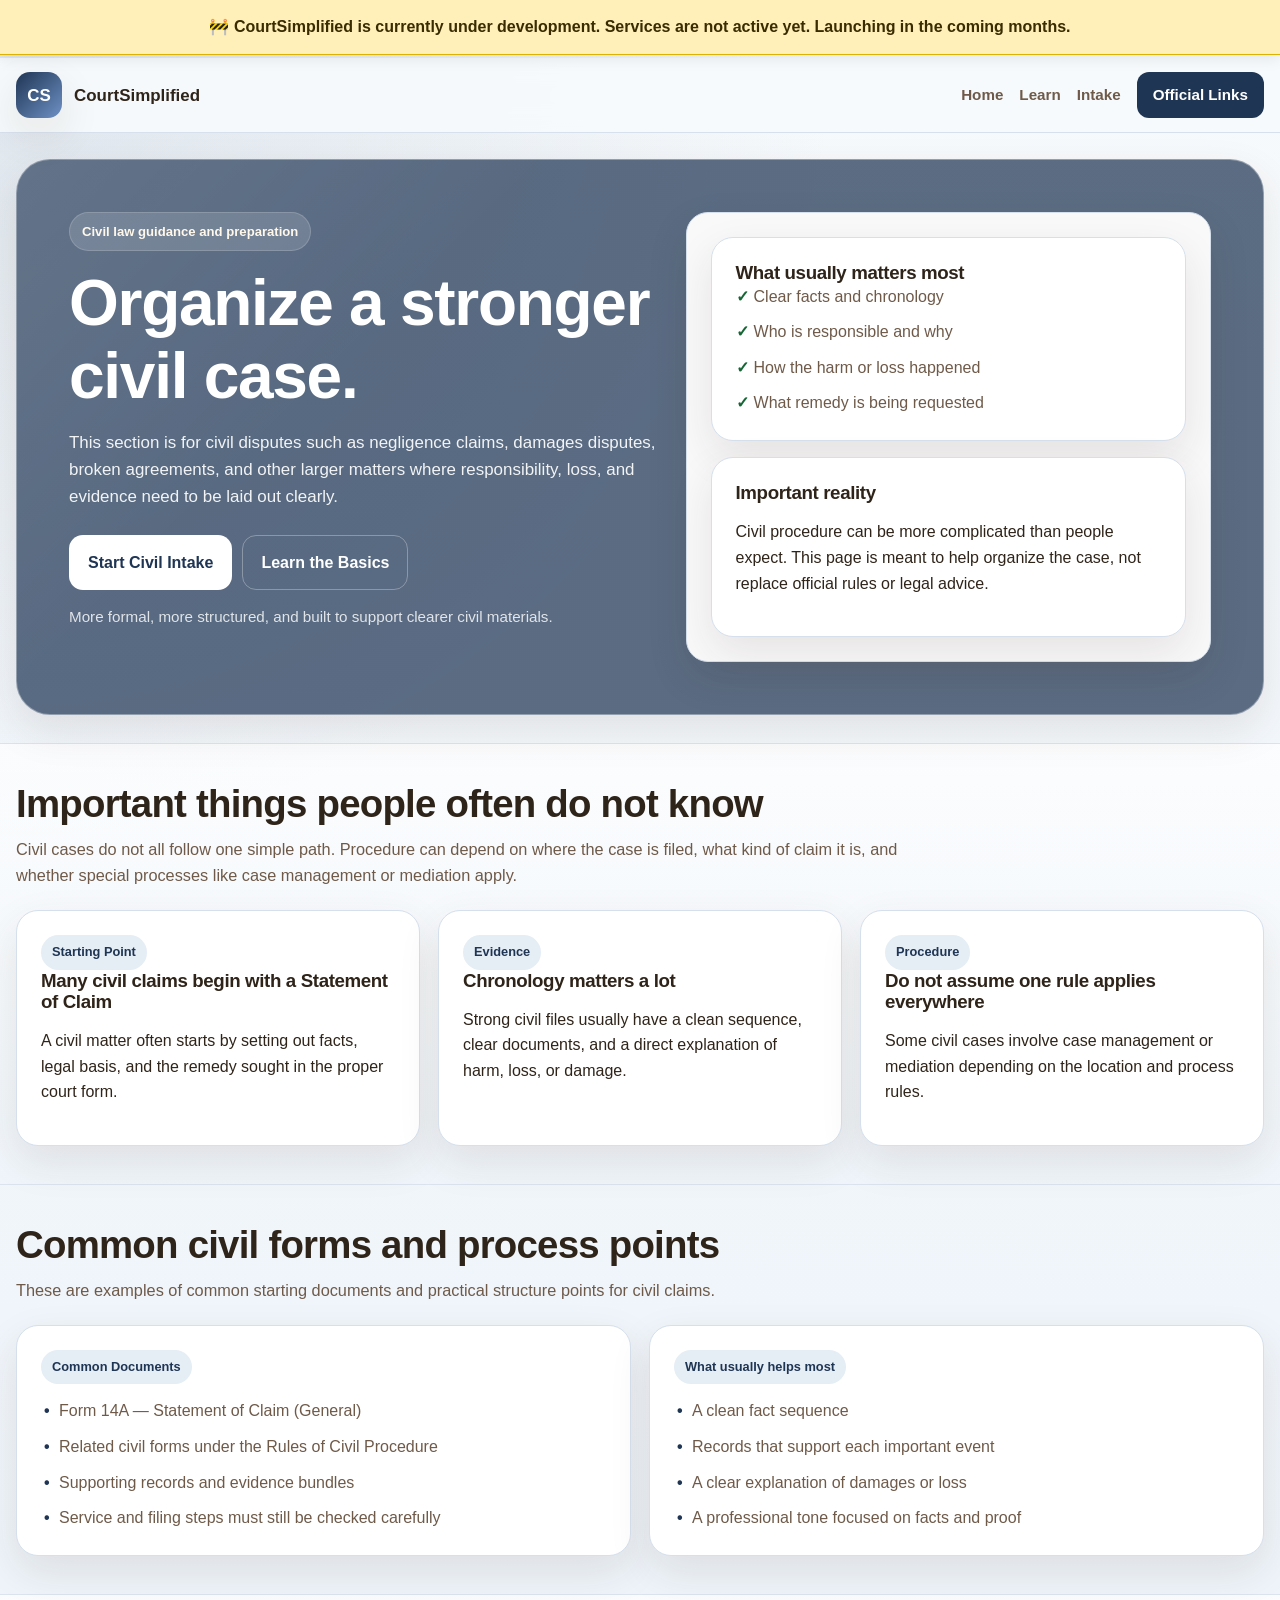
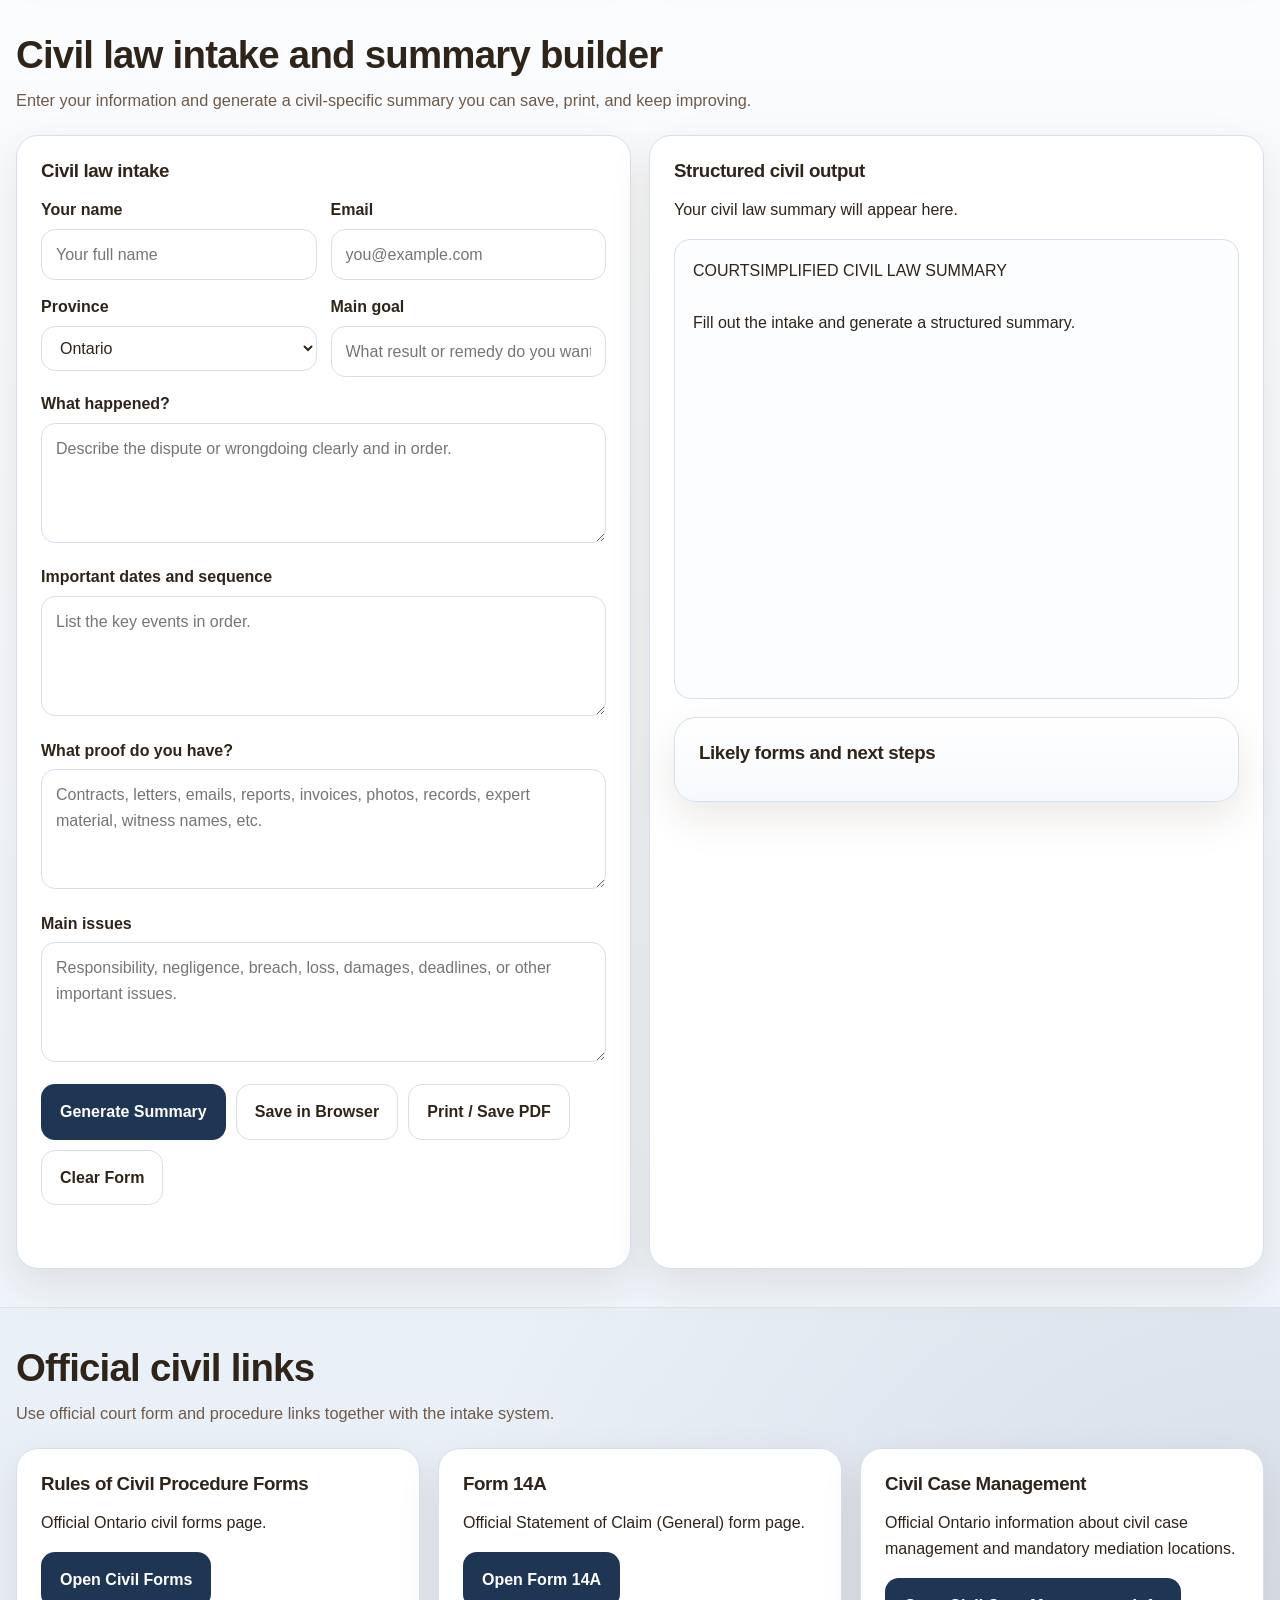
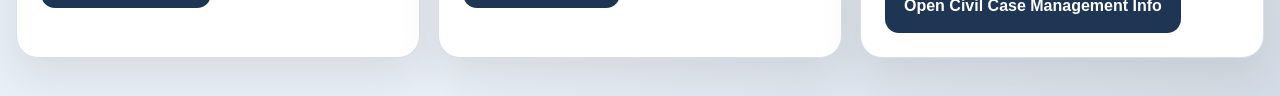
==== civil.html @ a31863ad "Add civil.html for Civil Law guidance page This file contains the complete HTML structure for the Ci" ====
<!DOCTYPE html>
<html lang="en">
<head>
  <meta charset="UTF-8" />
  <meta name="viewport" content="width=device-width, initial-scale=1.0" />
  <title>Civil Law | CourtSimplified</title>
  <meta
    name="description"
    content="Civil law guidance, forms, procedure notes, and a civil-specific intake and summary builder."
  />
  <link rel="stylesheet" href="styles.css" />
</head>
<body class="civil-theme" data-page-type="civil">
  <div class="dev-banner">
    🚧 CourtSimplified is currently under development. Services are not active yet. Launching in the coming months.
  </div>
  <div class="banner-spacer"></div>

  <header class="topbar">
    <div class="container topbar-inner">
      <a href="index.html" class="brand">
        <span class="brand-mark">CS</span>
        <span>CourtSimplified</span>
      </a>
      <nav class="nav">
        <a href="index.html">Home</a>
        <a href="#learn">Learn</a>
        <a href="#tool">Intake</a>
        <a href="#links" class="nav-cta">Official Links</a>
      </nav>
    </div>
  </header>

  <main>
    <section class="hero">
      <div class="container hero-shell civil-hero">
        <div class="hero-grid">
          <div class="hero-copy">
            <div class="eyebrow">Civil law guidance and preparation</div>
            <h1>Organize a stronger civil case.</h1>
            <p class="lead">
              This section is for civil disputes such as negligence claims, damages disputes, broken agreements, and other larger matters where responsibility, loss, and evidence need to be laid out clearly.
            </p>
            <div class="hero-actions">
              <a href="#tool" class="btn btn-primary">Start Civil Intake</a>
              <a href="#learn" class="btn btn-secondary">Learn the Basics</a>
            </div>
            <p class="hero-note">
              More formal, more structured, and built to support clearer civil materials.
            </p>
          </div>

          <aside class="hero-panel">
            <div class="page-card">
              <h3>What usually matters most</h3>
              <ul class="checklist">
                <li>Clear facts and chronology</li>
                <li>Who is responsible and why</li>
                <li>How the harm or loss happened</li>
                <li>What remedy is being requested</li>
              </ul>
            </div>

            <div class="page-card">
              <h3>Important reality</h3>
              <p>Civil procedure can be more complicated than people expect. This page is meant to help organize the case, not replace official rules or legal advice.</p>
            </div>
          </aside>
        </div>
      </div>
    </section>

    <section class="section soft-band" id="learn">
      <div class="container">
        <div class="section-head">
          <h2>Important things people often do not know</h2>
          <p>
            Civil cases do not all follow one simple path. Procedure can depend on where the case is filed, what kind of claim it is, and whether special processes like case management or mediation apply.
          </p>
        </div>

        <div class="grid-3">
          <article class="resource-card">
            <span class="mini-label">Starting Point</span>
            <h3>Many civil claims begin with a Statement of Claim</h3>
            <p>A civil matter often starts by setting out facts, legal basis, and the remedy sought in the proper court form.</p>
          </article>

          <article class="resource-card">
            <span class="mini-label">Evidence</span>
            <h3>Chronology matters a lot</h3>
            <p>Strong civil files usually have a clean sequence, clear documents, and a direct explanation of harm, loss, or damage.</p>
          </article>

          <article class="resource-card">
            <span class="mini-label">Procedure</span>
            <h3>Do not assume one rule applies everywhere</h3>
            <p>Some civil cases involve case management or mediation depending on the location and process rules.</p>
          </article>
        </div>
      </div>
    </section>

    <section class="section" id="forms">
      <div class="container">
        <div class="section-head">
          <h2>Common civil forms and process points</h2>
          <p>
            These are examples of common starting documents and practical structure points for civil claims.
          </p>
        </div>

        <div class="grid-2">
          <article class="page-card">
            <span class="mini-label">Common Documents</span>
            <ul class="resource-list" style="margin-top:14px;">
              <li>Form 14A — Statement of Claim (General)</li>
              <li>Related civil forms under the Rules of Civil Procedure</li>
              <li>Supporting records and evidence bundles</li>
              <li>Service and filing steps must still be checked carefully</li>
            </ul>
          </article>

          <article class="page-card">
            <span class="mini-label">What usually helps most</span>
            <ul class="resource-list" style="margin-top:14px;">
              <li>A clean fact sequence</li>
              <li>Records that support each important event</li>
              <li>A clear explanation of damages or loss</li>
              <li>A professional tone focused on facts and proof</li>
            </ul>
          </article>
        </div>
      </div>
    </section>

    <section class="section soft-band" id="tool">
      <div class="container">
        <div class="section-head">
          <h2>Civil law intake and summary builder</h2>
          <p>
            Enter your information and generate a civil-specific summary you can save, print, and keep improving.
          </p>
        </div>

        <div class="tool-layout">
          <section class="tool-shell">
            <h3>Civil law intake</h3>

            <div class="form-grid" style="margin-top:16px;">
              <div class="form-row">
                <div>
                  <label for="name">Your name</label>
                  <input id="name" type="text" placeholder="Your full name" />
                </div>
                <div>
                  <label for="email">Email</label>
                  <input id="email" type="email" placeholder="you@example.com" />
                </div>
              </div>

              <div class="form-row">
                <div>
                  <label for="provinceSelect">Province</label>
                  <select id="provinceSelect">
                    <option>Ontario</option>
                  </select>
                </div>
                <div>
                  <label for="goal">Main goal</label>
                  <input id="goal" type="text" placeholder="What result or remedy do you want?" />
                </div>
              </div>

              <div>
                <label for="story">What happened?</label>
                <textarea id="story" placeholder="Describe the dispute or wrongdoing clearly and in order."></textarea>
              </div>

              <div>
                <label for="timeline">Important dates and sequence</label>
                <textarea id="timeline" placeholder="List the key events in order."></textarea>
              </div>

              <div>
                <label for="evidence">What proof do you have?</label>
                <textarea id="evidence" placeholder="Contracts, letters, emails, reports, invoices, photos, records, expert material, witness names, etc."></textarea>
              </div>

              <div>
                <label for="concerns">Main issues</label>
                <textarea id="concerns" placeholder="Responsibility, negligence, breach, loss, damages, deadlines, or other important issues."></textarea>
              </div>

              <input id="caseType" type="hidden" value="Civil Matter" />

              <div class="tool-buttons">
                <button class="tool-btn primary" id="generateSummaryBtn" type="button">Generate Summary</button>
                <button class="tool-btn secondary" id="saveSummaryBtn" type="button">Save in Browser</button>
                <button class="tool-btn secondary" id="printSummaryBtn" type="button">Print / Save PDF</button>
                <button class="tool-btn secondary" id="clearSummaryBtn" type="button">Clear Form</button>
              </div>

              <p id="saveMessage" class="saved-note"></p>
            </div>
          </section>

          <section class="output-box">
            <h3>Structured civil output</h3>
            <p>Your civil law summary will appear here.</p>
            <div id="summaryOutput" class="output-panel">COURTSIMPLIFIED CIVIL LAW SUMMARY

Fill out the intake and generate a structured summary.</div>

            <div class="page-card process-box">
              <h3>Likely forms and next steps</h3>
              <div id="processPanel" class="process-grid"></div>
            </div>
          </section>
        </div>
      </div>
    </section>

    <section class="section" id="links">
      <div class="container">
        <div class="section-head">
          <h2>Official civil links</h2>
          <p>
            Use official court form and procedure links together with the intake system.
          </p>
        </div>

        <div class="grid-3">
          <article class="resource-card">
            <h3>Rules of Civil Procedure Forms</h3>
            <p>Official Ontario civil forms page.</p>
            <div class="hero-actions" style="margin-top:16px;">
              <a class="tool-btn primary" href="https://ontariocourtforms.on.ca/en/rules-of-civil-procedure-forms/" target="_blank" rel="noopener noreferrer">Open Civil Forms</a>
            </div>
          </article>

          <article class="resource-card">
            <h3>Form 14A</h3>
            <p>Official Statement of Claim (General) form page.</p>
            <div class="hero-actions" style="margin-top:16px;">
              <a class="tool-btn primary" href="https://ontariocourtforms.on.ca/en/rules-of-civil-procedure-forms/14a/" target="_blank" rel="noopener noreferrer">Open Form 14A</a>
            </div>
          </article>

          <article class="resource-card">
            <h3>Civil Case Management</h3>
            <p>Official Ontario information about civil case management and mandatory mediation locations.</p>
            <div class="hero-actions" style="margin-top:16px;">
              <a class="tool-btn primary" href="https://www.ontario.ca/page/civil-case-management" target="_blank" rel="noopener noreferrer">Open Civil Case Management Info</a>
            </div>
          </article>
        </div>
      </div>
    </section>
  </main>

  <script src="app.js"></script>
</body>
</html>
---- styles.css ----
:root {
  --bg: #fffaf3;
  --surface: #ffffff;
  --surface-soft: #fff5e6;
  --text: #2f2419;
  --muted: #6f5a49;
  --line: #eadfce;

  --primary: #d97706;
  --primary-dark: #b45309;
  --primary-soft: #fff1dd;

  --accent: #f59e0b;
  --accent-soft: #fff8e8;

  --family-1: #fff3c7;
  --family-2: #ffd98d;
  --family-3: #f2a93b;

  --civil-1: #1f3554;
  --civil-2: #335986;
  --civil-3: #6e91c5;

  --small-1: #234460;
  --small-2: #3a6a8f;
  --small-3: #86a9c4;

  --success: #166534;
  --warning-bg: #ffefb8;
  --warning-border: #ddb200;

  --shadow: 0 16px 42px rgba(71, 42, 16, 0.1);
  --radius: 22px;
  --max: 1280px;
}

* { box-sizing: border-box; }
html { scroll-behavior: smooth; }

body {
  margin: 0;
  font-family: Inter, "Segoe UI", Arial, sans-serif;
  color: var(--text);
  background:
    radial-gradient(circle at top left, rgba(245,158,11,0.09), transparent 20%),
    radial-gradient(circle at bottom right, rgba(217,119,6,0.08), transparent 22%),
    linear-gradient(180deg, #fffdf9 0%, #fffaf3 45%, #fff6ea 100%);
  line-height: 1.6;
}

body.family-theme {
  background:
    radial-gradient(circle at top left, rgba(255,214,102,0.18), transparent 22%),
    radial-gradient(circle at bottom right, rgba(242,169,59,0.12), transparent 24%),
    linear-gradient(180deg, #fffdf7 0%, #fff8eb 48%, #fff4df 100%);
}

body.civil-theme,
body.small-theme {
  background:
    radial-gradient(circle at top left, rgba(51,89,134,0.13), transparent 24%),
    radial-gradient(circle at bottom right, rgba(31,53,84,0.1), transparent 24%),
    linear-gradient(180deg, #f7fafc 0%, #eef4fa 48%, #e8eff7 100%);
}

a { color: inherit; text-decoration: none; }
button, input, select, textarea { font: inherit; }

.container {
  width: min(var(--max), calc(100% - 32px));
  margin: 0 auto;
}

.dev-banner {
  position: fixed;
  inset: 0 0 auto 0;
  z-index: 9999;
  text-align: center;
  padding: 14px 18px;
  background: var(--warning-bg);
  border-bottom: 1px solid var(--warning-border);
  color: #3a2c00;
  font-weight: 800;
  font-size: 1rem;
  box-shadow: 0 4px 14px rgba(0,0,0,0.08);
}

.banner-spacer { height: 58px; }

.topbar {
  position: sticky;
  top: 58px;
  z-index: 300;
  background: rgba(255,250,243,0.93);
  backdrop-filter: blur(12px);
  border-bottom: 1px solid rgba(234,223,206,0.95);
}

body.civil-theme .topbar,
body.small-theme .topbar {
  background: rgba(247,250,252,0.93);
  border-bottom-color: rgba(213,224,236,0.95);
}

.topbar-inner {
  display: flex;
  align-items: center;
  justify-content: space-between;
  gap: 18px;
  padding: 14px 0;
}

.brand {
  display: flex;
  align-items: center;
  gap: 12px;
  font-weight: 800;
  font-size: 1.06rem;
}

.brand-mark {
  width: 46px;
  height: 46px;
  border-radius: 14px;
  display: grid;
  place-items: center;
  color: #fff;
  font-weight: 900;
  background: linear-gradient(135deg, var(--primary), var(--accent));
  box-shadow: var(--shadow);
}

body.civil-theme .brand-mark,
body.small-theme .brand-mark {
  background: linear-gradient(135deg, var(--civil-1), var(--civil-3));
}

.nav {
  display: flex;
  flex-wrap: wrap;
  gap: 16px;
  align-items: center;
}

.nav a {
  color: var(--muted);
  font-size: 0.95rem;
  font-weight: 700;
}

.nav a:hover { color: var(--primary); }

body.civil-theme .nav a:hover,
body.small-theme .nav a:hover {
  color: var(--civil-1);
}

.nav-cta {
  padding: 11px 16px;
  border-radius: 12px;
  background: var(--primary);
  color: white !important;
  font-weight: 800;
}

body.civil-theme .nav-cta,
body.small-theme .nav-cta {
  background: var(--civil-1);
}

.hero {
  padding: 26px 0 28px;
}

.hero-shell {
  position: relative;
  overflow: hidden;
  border-radius: 34px;
  box-shadow: var(--shadow);
  border: 1px solid rgba(255,255,255,0.35);
}

.hero-shell.home-hero {
  background:
    radial-gradient(circle at 0% 0%, rgba(255,255,255,0.16), transparent 28%),
    radial-gradient(circle at 100% 100%, rgba(255,220,160,0.15), transparent 25%),
    linear-gradient(135deg, #6b4a21 0%, #b96b14 42%, #e49a24 76%, #ffd07a 120%);
}

.hero-shell.family-hero {
  background:
    linear-gradient(rgba(110,72,18,0.56), rgba(110,72,18,0.56)),
    url("https://images.unsplash.com/photo-1511895426328-dc8714191300?auto=format&fit=crop&w=1600&q=80") center/cover no-repeat;
}

.hero-shell.civil-hero,
.hero-shell.small-hero {
  background:
    linear-gradient(rgba(31,53,84,0.72), rgba(31,53,84,0.72)),
    url("https://images.unsplash.com/photo-1589829545856-d10d557cf95f?auto=format&fit=crop&w=1600&q=80") center/cover no-repeat;
}

.hero-shell::before {
  content: "";
  position: absolute;
  inset: 0;
  background: linear-gradient(135deg, rgba(255,255,255,0.08), transparent 30%);
  pointer-events: none;
}

.hero-grid {
  position: relative;
  z-index: 1;
  display: grid;
  grid-template-columns: 1.06fr 0.94fr;
  gap: 24px;
  padding: 52px;
  align-items: stretch;
}

.eyebrow {
  display: inline-flex;
  align-items: center;
  gap: 8px;
  padding: 8px 12px;
  border-radius: 999px;
  background: rgba(255,255,255,0.14);
  border: 1px solid rgba(255,255,255,0.16);
  color: #fff8eb;
  font-size: 0.82rem;
  font-weight: 800;
  margin-bottom: 16px;
}

h1,h2,h3,h4 {
  margin: 0;
  line-height: 1.14;
  font-weight: 800;
  letter-spacing: -0.02em;
}

.hero-copy h1 {
  color: white;
  font-size: clamp(2.5rem, 5vw, 4.8rem);
  margin-bottom: 16px;
}

.hero-copy .lead {
  color: rgba(255,255,255,0.92);
  font-size: 1.06rem;
  margin: 0 0 24px;
  max-width: 720px;
}

.hero-note {
  color: rgba(255,255,255,0.82);
  font-size: 0.95rem;
}

.hero-actions,
.tool-buttons,
.pricing-actions,
.process-links {
  display: flex;
  gap: 10px;
  flex-wrap: wrap;
}

.btn,
.tool-btn,
.pay-btn {
  display: inline-flex;
  align-items: center;
  justify-content: center;
  gap: 8px;
  padding: 14px 18px;
  border-radius: 14px;
  border: 1px solid transparent;
  font-weight: 800;
  cursor: pointer;
  transition: 0.2s ease;
  text-decoration: none;
}

.btn-primary,
.tool-btn.primary,
.pay-btn.primary {
  background: white;
  color: var(--primary-dark);
}

body.civil-theme .btn-primary,
body.small-theme .btn-primary {
  color: var(--civil-1);
}

.btn-primary:hover,
.tool-btn.primary:hover,
.pay-btn.primary:hover {
  background: #fff7e9;
}

.btn-secondary {
  background: transparent;
  color: white;
  border-color: rgba(255,255,255,0.30);
}

.btn-secondary:hover {
  background: rgba(255,255,255,0.08);
}

.hero-panel,
.card,
.pricing-card,
.tool-shell,
.output-box,
.step-card,
.trust-card,
.page-card,
.resource-card,
.notice,
.contact-box,
.footer-card {
  background: var(--surface);
  border: 1px solid var(--line);
  border-radius: var(--radius);
  box-shadow: var(--shadow);
  padding: 24px;
}

body.civil-theme .hero-panel,
body.civil-theme .card,
body.civil-theme .pricing-card,
body.civil-theme .tool-shell,
body.civil-theme .output-box,
body.civil-theme .step-card,
body.civil-theme .trust-card,
body.civil-theme .page-card,
body.civil-theme .resource-card,
body.civil-theme .notice,
body.civil-theme .contact-box,
body.civil-theme .footer-card,
body.small-theme .hero-panel,
body.small-theme .card,
body.small-theme .pricing-card,
body.small-theme .tool-shell,
body.small-theme .output-box,
body.small-theme .step-card,
body.small-theme .trust-card,
body.small-theme .page-card,
body.small-theme .resource-card,
body.small-theme .notice,
body.small-theme .contact-box,
body.small-theme .footer-card {
  border-color: #d5e0ec;
}

.hero-panel {
  display: flex;
  flex-direction: column;
  gap: 16px;
  background: rgba(255,255,255,0.96);
}

.section {
  padding: 38px 0;
}

.section-head {
  max-width: 940px;
  margin-bottom: 22px;
}

.section-head h2 {
  font-size: clamp(1.9rem, 3vw, 3rem);
  margin-bottom: 10px;
}

.section-head p {
  margin: 0;
  color: var(--muted);
  font-size: 1.02rem;
}

.soft-band {
  background: linear-gradient(180deg, rgba(255,255,255,0.62), rgba(255,247,234,0.88));
  border-top: 1px solid rgba(234,223,206,0.8);
  border-bottom: 1px solid rgba(234,223,206,0.8);
}

body.civil-theme .soft-band,
body.small-theme .soft-band {
  background: linear-gradient(180deg, rgba(255,255,255,0.7), rgba(239,245,250,0.92));
  border-top-color: #dbe4ee;
  border-bottom-color: #dbe4ee;
}

.grid-2,
.grid-3,
.grid-4,
.tool-layout,
.pricing-grid,
.footer-grid,
.steps-grid,
.law-grid,
.resource-grid {
  display: grid;
  gap: 18px;
}

.grid-2 { grid-template-columns: repeat(2, 1fr); }
.grid-3 { grid-template-columns: repeat(3, 1fr); }
.grid-4 { grid-template-columns: repeat(4, 1fr); }
.tool-layout { grid-template-columns: 1fr 1fr; }
.pricing-grid { grid-template-columns: repeat(3, 1fr); }
.footer-grid { grid-template-columns: 1.2fr 0.8fr 0.8fr; }
.steps-grid { grid-template-columns: repeat(4, 1fr); }
.law-grid { grid-template-columns: repeat(3, 1fr); }
.resource-grid { grid-template-columns: repeat(3, 1fr); }

.icon,
.step-number {
  width: 52px;
  height: 52px;
  border-radius: 16px;
  display: grid;
  place-items: center;
  background: var(--primary-soft);
  color: var(--primary-dark);
  font-weight: 800;
  margin-bottom: 14px;
}

body.civil-theme .icon,
body.small-theme .icon,
body.civil-theme .step-number,
body.small-theme .step-number {
  background: #e5edf5;
  color: var(--civil-1);
}

.mini-label,
.badge,
.status-chip {
  display: inline-block;
  padding: 7px 11px;
  border-radius: 999px;
  font-size: 0.8rem;
  font-weight: 800;
}

.mini-label,
.badge {
  background: var(--primary-soft);
  color: var(--primary-dark);
}

body.civil-theme .mini-label,
body.civil-theme .badge,
body.small-theme .mini-label,
body.small-theme .badge {
  background: #e5edf5;
  color: var(--civil-1);
}

.status-chip {
  background: #eef8ef;
  color: var(--success);
}

.checklist,
.bullet-list,
.pricing-list,
.footer-links,
.resource-list {
  list-style: none;
  padding: 0;
  margin: 0;
  display: grid;
  gap: 10px;
}

.checklist li,
.bullet-list li,
.pricing-list li,
.resource-list li {
  position: relative;
  padding-left: 18px;
  color: var(--muted);
}

.checklist li::before {
  content: "✓";
  position: absolute;
  left: 0;
  color: var(--success);
  font-weight: 900;
}

.bullet-list li::before,
.pricing-list li::before,
.resource-list li::before {
  content: "•";
  position: absolute;
  left: 3px;
  color: var(--primary);
  font-weight: 900;
}

body.civil-theme .bullet-list li::before,
body.civil-theme .pricing-list li::before,
body.civil-theme .resource-list li::before,
body.small-theme .bullet-list li::before,
body.small-theme .pricing-list li::before,
body.small-theme .resource-list li::before {
  color: var(--civil-1);
}

.law-card {
  color: white;
  min-height: 240px;
}

.law-card.family-card {
  background:
    linear-gradient(rgba(117,76,18,0.5), rgba(117,76,18,0.5)),
    url("https://images.unsplash.com/photo-1511895426328-dc8714191300?auto=format&fit=crop&w=1200&q=80") center/cover no-repeat;
}

.law-card.civil-card,
.law-card.small-card {
  background:
    linear-gradient(rgba(31,53,84,0.74), rgba(31,53,84,0.74)),
    url("https://images.unsplash.com/photo-1589829545856-d10d557cf95f?auto=format&fit=crop&w=1200&q=80") center/cover no-repeat;
}

.law-card p { color: rgba(255,255,255,0.9); }

.form-grid {
  display: grid;
  gap: 14px;
}

.form-row {
  display: grid;
  grid-template-columns: 1fr 1fr;
  gap: 14px;
}

label {
  display: block;
  font-weight: 800;
  margin-bottom: 6px;
  color: var(--text);
}

select,
input[type="text"],
input[type="email"],
textarea {
  width: 100%;
  padding: 12px 14px;
  border: 1px solid var(--line);
  border-radius: 14px;
  background: white;
  color: var(--text);
}

body.civil-theme select,
body.civil-theme input[type="text"],
body.civil-theme input[type="email"],
body.civil-theme textarea,
body.small-theme select,
body.small-theme input[type="text"],
body.small-theme input[type="email"],
body.small-theme textarea {
  border-color: #d5e0ec;
}

textarea {
  min-height: 120px;
  resize: vertical;
}

.tool-btn.primary,
.pay-btn.primary {
  background: var(--primary);
  color: white;
}

body.civil-theme .tool-btn.primary,
body.civil-theme .pay-btn.primary,
body.small-theme .tool-btn.primary,
body.small-theme .pay-btn.primary {
  background: var(--civil-1);
}

.tool-btn.primary:hover,
.pay-btn.primary:hover {
  background: var(--primary-dark);
}

body.civil-theme .tool-btn.primary:hover,
body.civil-theme .pay-btn.primary:hover,
body.small-theme .tool-btn.primary:hover,
body.small-theme .pay-btn.primary:hover {
  background: #162842;
}

.tool-btn.secondary,
.pay-btn.secondary {
  background: white;
  color: var(--text);
  border-color: var(--line);
}

body.civil-theme .tool-btn.secondary,
body.civil-theme .pay-btn.secondary,
body.small-theme .tool-btn.secondary,
body.small-theme .pay-btn.secondary {
  border-color: #d5e0ec;
}

.tool-btn.secondary:hover,
.pay-btn.secondary:hover {
  background: #fffaf4;
}

body.civil-theme .tool-btn.secondary:hover,
body.civil-theme .pay-btn.secondary:hover,
body.small-theme .tool-btn.secondary:hover,
body.small-theme .pay-btn.secondary:hover {
  background: #f3f7fb;
}

.output-panel {
  white-space: pre-wrap;
  line-height: 1.65;
  color: var(--text);
  background: #fffdf9;
  border: 1px solid var(--line);
  border-radius: 16px;
  padding: 18px;
  min-height: 460px;
  margin-top: 14px;
}

body.civil-theme .output-panel,
body.small-theme .output-panel {
  background: #fbfdff;
  border-color: #d5e0ec;
}

.saved-note,
.tiny {
  margin-top: 10px;
  color: var(--muted);
  font-size: 0.93rem;
}

.process-box {
  margin-top: 18px;
  background: linear-gradient(180deg, #ffffff, #fffaf2);
}

body.civil-theme .process-box,
body.small-theme .process-box {
  background: linear-gradient(180deg, #ffffff, #f6f9fc);
}

.process-grid {
  display: grid;
  gap: 14px;
  margin-top: 14px;
}

.process-row {
  display: grid;
  grid-template-columns: 170px 1fr;
  gap: 12px;
  padding: 12px 0;
  border-bottom: 1px solid var(--line);
}

body.civil-theme .process-row,
body.small-theme .process-row {
  border-bottom-color: #d5e0ec;
}

.process-row:last-child {
  border-bottom: 0;
  padding-bottom: 0;
}

.process-label {
  font-weight: 800;
  color: var(--text);
}

.process-value {
  color: var(--muted);
}

.process-steps {
  margin: 0;
  padding-left: 18px;
  color: var(--muted);
  display: grid;
  gap: 8px;
}

.process-link {
  display: inline-flex;
  align-items: center;
  justify-content: center;
  padding: 11px 14px;
  border-radius: 12px;
  font-weight: 800;
  background: white;
  border: 1px solid var(--line);
  color: var(--primary-dark);
}

body.civil-theme .process-link,
body.small-theme .process-link {
  color: var(--civil-1);
  border-color: #d5e0ec;
}

.process-link:hover {
  background: var(--primary-soft);
}

body.civil-theme .process-link:hover,
body.small-theme .process-link:hover {
  background: #eaf1f8;
}

.price {
  font-size: 2.2rem;
  font-weight: 900;
  margin: 2px 0;
  color: var(--text);
}

.price small {
  font-size: 0.95rem;
  font-weight: 500;
  color: var(--muted);
}

.pricing-card.featured {
  border: 2px solid var(--primary);
  transform: translateY(-4px);
}

body.civil-theme .pricing-card.featured,
body.small-theme .pricing-card.featured {
  border-color: var(--civil-1);
}

.notice {
  background: #fff7d8;
  border-color: #ead18c;
}

.footer-links a { color: var(--muted); }
.footer-links a:hover { color: var(--primary-dark); }

body.civil-theme .footer-links a:hover,
body.small-theme .footer-links a:hover {
  color: var(--civil-1);
}

.footer-bottom {
  margin-top: 20px;
  padding-top: 18px;
  border-top: 1px solid var(--line);
  display: flex;
  justify-content: space-between;
  gap: 16px;
  flex-wrap: wrap;
}

body.civil-theme .footer-bottom,
body.small-theme .footer-bottom {
  border-top-color: #d5e0ec;
}

.footer-bottom p {
  margin: 0;
  color: var(--muted);
}

@media (max-width: 1080px) {
  .hero-grid,
  .grid-3,
  .grid-4,
  .tool-layout,
  .pricing-grid,
  .footer-grid,
  .steps-grid,
  .law-grid,
  .resource-grid {
    grid-template-columns: 1fr 1fr;
  }

  .hero-grid { grid-template-columns: 1fr; }
}

@media (max-width: 760px) {
  .topbar-inner {
    flex-direction: column;
    align-items: flex-start;
  }

  .nav { gap: 12px; }

  .hero-grid,
  .grid-2,
  .grid-3,
  .grid-4,
  .tool-layout,
  .pricing-grid,
  .footer-grid,
  .steps-grid,
  .law-grid,
  .resource-grid,
  .form-row {
    grid-template-columns: 1fr;
  }

  .hero-grid { padding: 28px 20px; }

  .hero-panel,
  .card,
  .pricing-card,
  .tool-shell,
  .output-box,
  .step-card,
  .trust-card,
  .page-card,
  .resource-card,
  .notice,
  .contact-box,
  .footer-card {
    padding: 20px;
  }

  .process-row {
    grid-template-columns: 1fr;
    gap: 8px;
  }
}
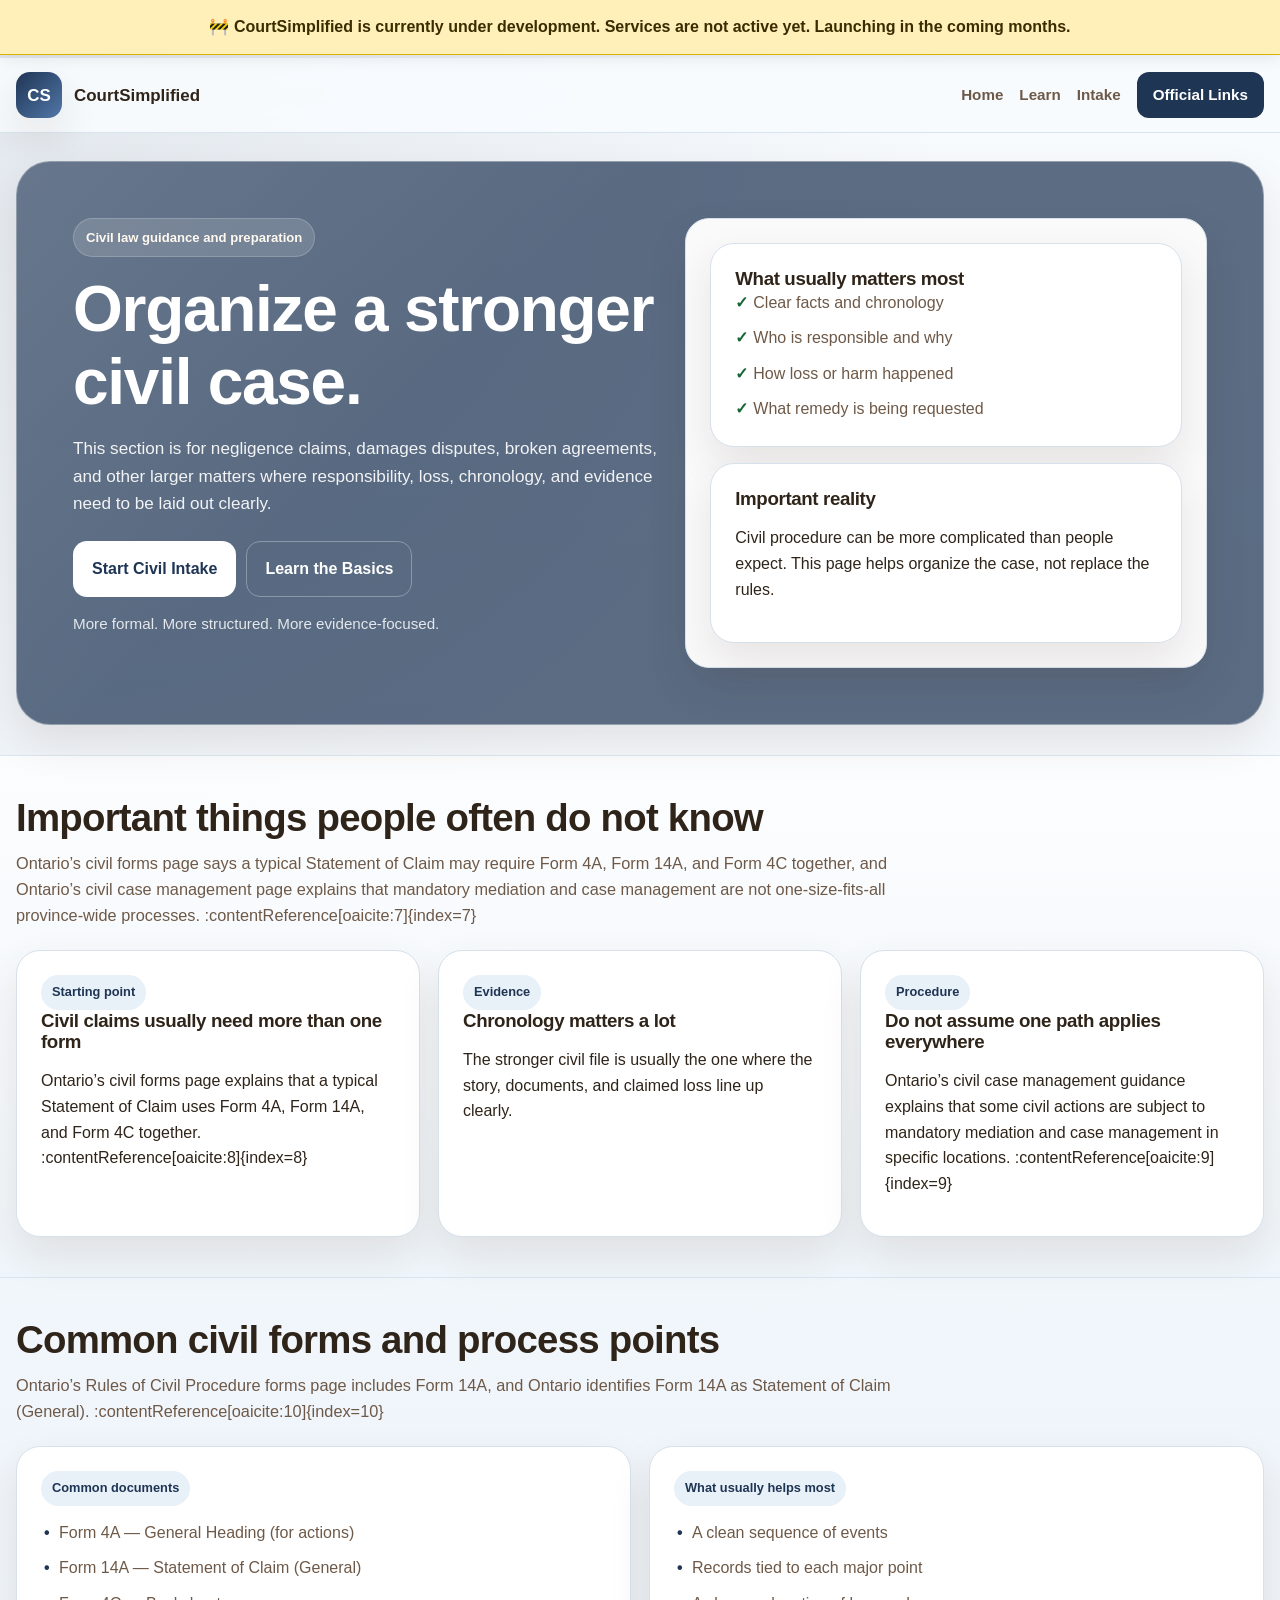
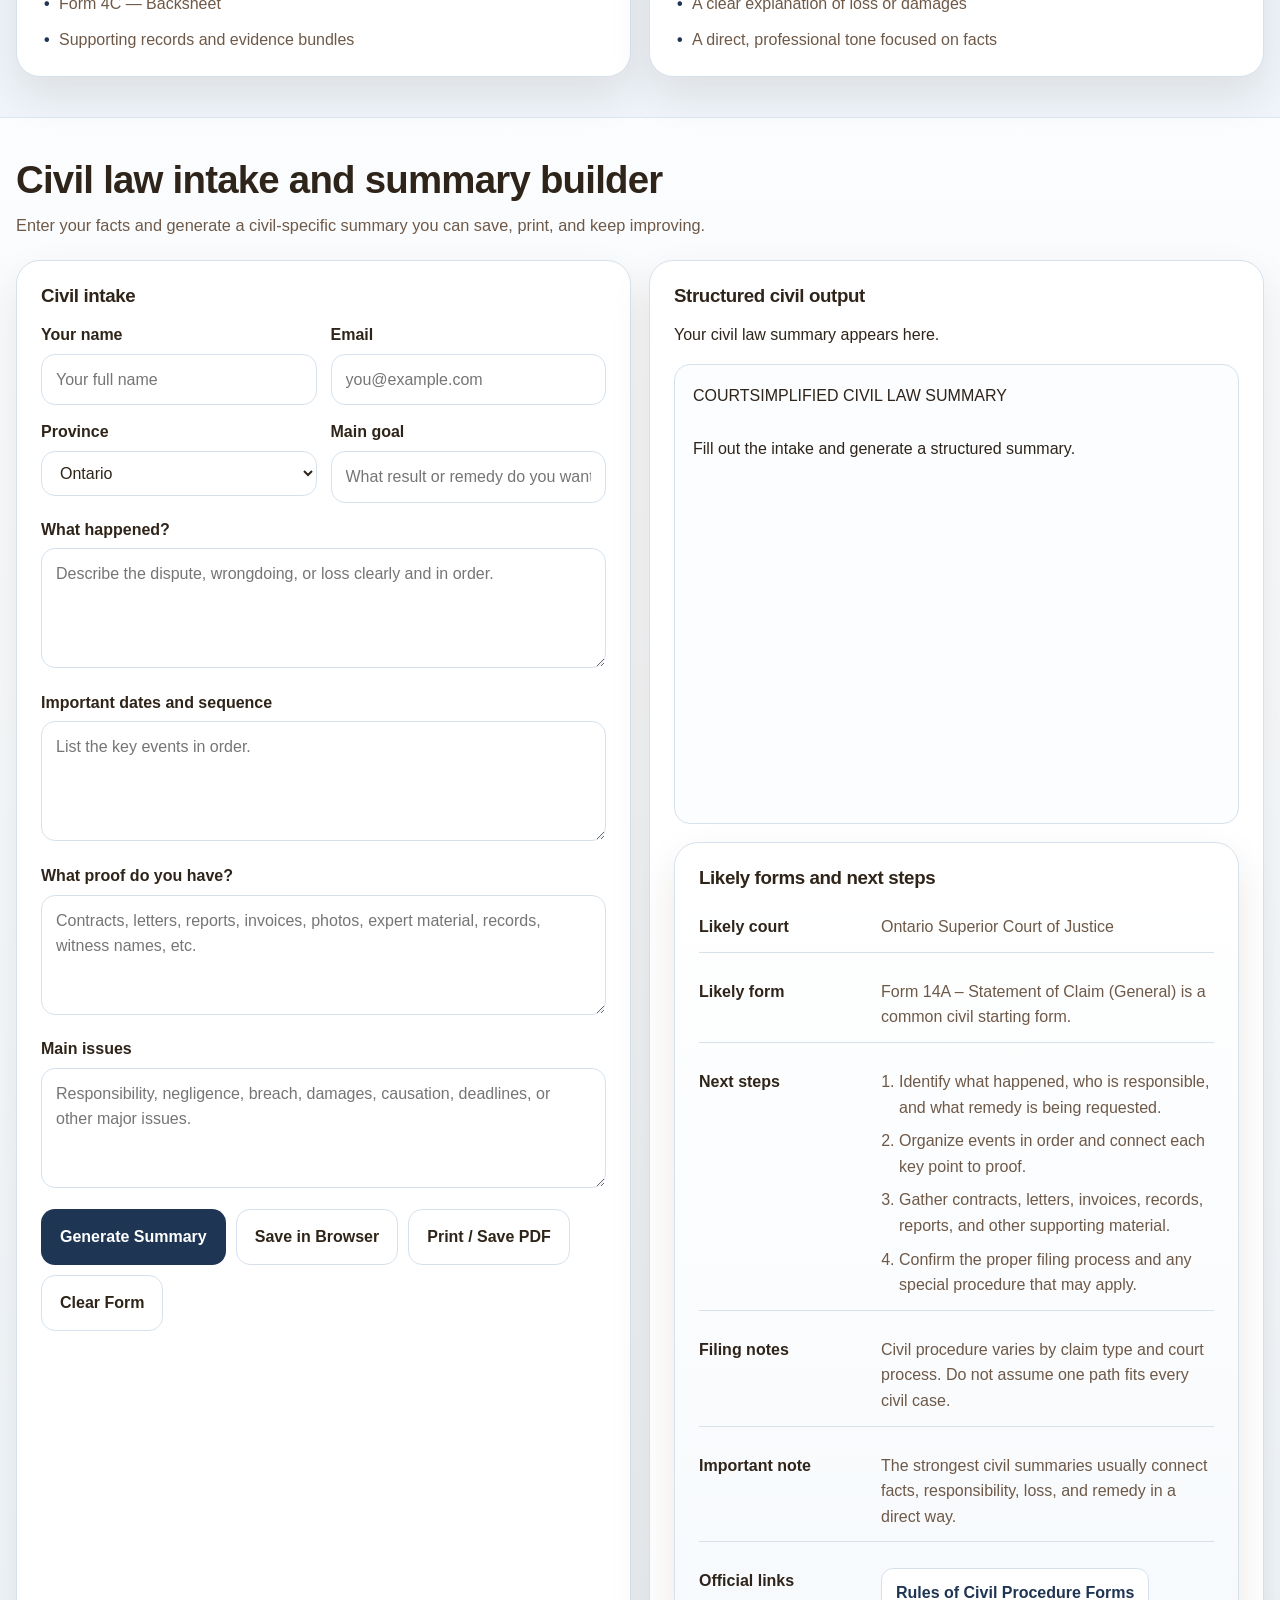
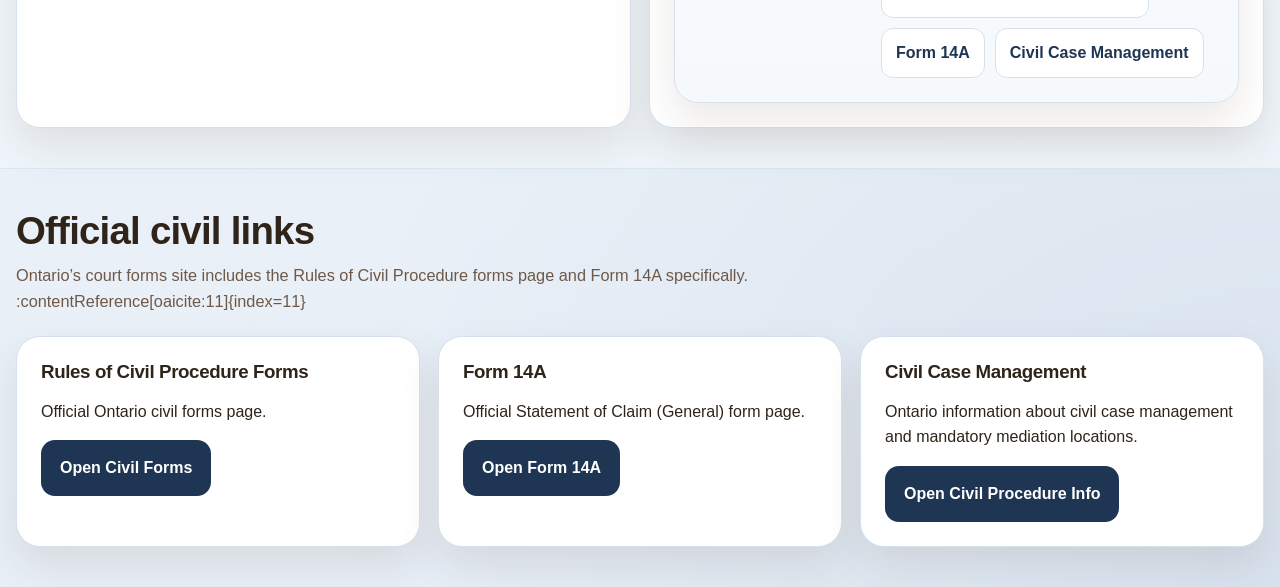
==== commit e29921a1: "Refactor civil.html for improved clarity and structure" ====
--- a/civil.html
+++ b/civil.html
@@ -4,13 +4,10 @@
   <meta charset="UTF-8" />
   <meta name="viewport" content="width=device-width, initial-scale=1.0" />
   <title>Civil Law | CourtSimplified</title>
-  <meta
-    name="description"
-    content="Civil law guidance, forms, procedure notes, and a civil-specific intake and summary builder."
-  />
+  <meta name="description" content="Civil law guidance, forms, procedure notes, and a civil-specific intake and summary builder." />
   <link rel="stylesheet" href="styles.css" />
 </head>
-<body class="civil-theme" data-page-type="civil">
+<body class="civil-page" data-page-type="civil">
   <div class="dev-banner">
     🚧 CourtSimplified is currently under development. Services are not active yet. Launching in the coming months.
   </div>
@@ -39,15 +36,13 @@
             <div class="eyebrow">Civil law guidance and preparation</div>
             <h1>Organize a stronger civil case.</h1>
             <p class="lead">
-              This section is for civil disputes such as negligence claims, damages disputes, broken agreements, and other larger matters where responsibility, loss, and evidence need to be laid out clearly.
+              This section is for negligence claims, damages disputes, broken agreements, and other larger matters where responsibility, loss, chronology, and evidence need to be laid out clearly.
             </p>
             <div class="hero-actions">
               <a href="#tool" class="btn btn-primary">Start Civil Intake</a>
               <a href="#learn" class="btn btn-secondary">Learn the Basics</a>
             </div>
-            <p class="hero-note">
-              More formal, more structured, and built to support clearer civil materials.
-            </p>
+            <p class="hero-note">More formal. More structured. More evidence-focused.</p>
           </div>
 
           <aside class="hero-panel">
@@ -56,14 +51,14 @@
               <ul class="checklist">
                 <li>Clear facts and chronology</li>
                 <li>Who is responsible and why</li>
-                <li>How the harm or loss happened</li>
+                <li>How loss or harm happened</li>
                 <li>What remedy is being requested</li>
               </ul>
             </div>
 
             <div class="page-card">
               <h3>Important reality</h3>
-              <p>Civil procedure can be more complicated than people expect. This page is meant to help organize the case, not replace official rules or legal advice.</p>
+              <p>Civil procedure can be more complicated than people expect. This page helps organize the case, not replace the rules.</p>
             </div>
           </aside>
         </div>
@@ -74,28 +69,26 @@
       <div class="container">
         <div class="section-head">
           <h2>Important things people often do not know</h2>
-          <p>
-            Civil cases do not all follow one simple path. Procedure can depend on where the case is filed, what kind of claim it is, and whether special processes like case management or mediation apply.
-          </p>
+          <p>Ontario’s civil forms page says a typical Statement of Claim may require Form 4A, Form 14A, and Form 4C together, and Ontario’s civil case management page explains that mandatory mediation and case management are not one-size-fits-all province-wide processes. :contentReference[oaicite:7]{index=7}</p>
         </div>
 
         <div class="grid-3">
           <article class="resource-card">
-            <span class="mini-label">Starting Point</span>
-            <h3>Many civil claims begin with a Statement of Claim</h3>
-            <p>A civil matter often starts by setting out facts, legal basis, and the remedy sought in the proper court form.</p>
+            <span class="mini-label">Starting point</span>
+            <h3>Civil claims usually need more than one form</h3>
+            <p>Ontario’s civil forms page explains that a typical Statement of Claim uses Form 4A, Form 14A, and Form 4C together. :contentReference[oaicite:8]{index=8}</p>
           </article>
 
           <article class="resource-card">
             <span class="mini-label">Evidence</span>
             <h3>Chronology matters a lot</h3>
-            <p>Strong civil files usually have a clean sequence, clear documents, and a direct explanation of harm, loss, or damage.</p>
+            <p>The stronger civil file is usually the one where the story, documents, and claimed loss line up clearly.</p>
           </article>
 
           <article class="resource-card">
             <span class="mini-label">Procedure</span>
-            <h3>Do not assume one rule applies everywhere</h3>
-            <p>Some civil cases involve case management or mediation depending on the location and process rules.</p>
+            <h3>Do not assume one path applies everywhere</h3>
+            <p>Ontario’s civil case management guidance explains that some civil actions are subject to mandatory mediation and case management in specific locations. :contentReference[oaicite:9]{index=9}</p>
           </article>
         </div>
       </div>
@@ -105,29 +98,27 @@
       <div class="container">
         <div class="section-head">
           <h2>Common civil forms and process points</h2>
-          <p>
-            These are examples of common starting documents and practical structure points for civil claims.
-          </p>
+          <p>Ontario’s Rules of Civil Procedure forms page includes Form 14A, and Ontario identifies Form 14A as Statement of Claim (General). :contentReference[oaicite:10]{index=10}</p>
         </div>
 
         <div class="grid-2">
           <article class="page-card">
-            <span class="mini-label">Common Documents</span>
+            <span class="mini-label">Common documents</span>
             <ul class="resource-list" style="margin-top:14px;">
+              <li>Form 4A — General Heading (for actions)</li>
               <li>Form 14A — Statement of Claim (General)</li>
-              <li>Related civil forms under the Rules of Civil Procedure</li>
+              <li>Form 4C — Backsheet</li>
               <li>Supporting records and evidence bundles</li>
-              <li>Service and filing steps must still be checked carefully</li>
             </ul>
           </article>
 
           <article class="page-card">
             <span class="mini-label">What usually helps most</span>
             <ul class="resource-list" style="margin-top:14px;">
-              <li>A clean fact sequence</li>
-              <li>Records that support each important event</li>
-              <li>A clear explanation of damages or loss</li>
-              <li>A professional tone focused on facts and proof</li>
+              <li>A clean sequence of events</li>
+              <li>Records tied to each major point</li>
+              <li>A clear explanation of loss or damages</li>
+              <li>A direct, professional tone focused on facts</li>
             </ul>
           </article>
         </div>
@@ -138,15 +129,12 @@
       <div class="container">
         <div class="section-head">
           <h2>Civil law intake and summary builder</h2>
-          <p>
-            Enter your information and generate a civil-specific summary you can save, print, and keep improving.
-          </p>
+          <p>Enter your facts and generate a civil-specific summary you can save, print, and keep improving.</p>
         </div>
 
         <div class="tool-layout">
           <section class="tool-shell">
-            <h3>Civil law intake</h3>
-
+            <h3>Civil intake</h3>
             <div class="form-grid" style="margin-top:16px;">
               <div class="form-row">
                 <div>
@@ -174,7 +162,7 @@
 
               <div>
                 <label for="story">What happened?</label>
-                <textarea id="story" placeholder="Describe the dispute or wrongdoing clearly and in order."></textarea>
+                <textarea id="story" placeholder="Describe the dispute, wrongdoing, or loss clearly and in order."></textarea>
               </div>
 
               <div>
@@ -184,12 +172,12 @@
 
               <div>
                 <label for="evidence">What proof do you have?</label>
-                <textarea id="evidence" placeholder="Contracts, letters, emails, reports, invoices, photos, records, expert material, witness names, etc."></textarea>
+                <textarea id="evidence" placeholder="Contracts, letters, reports, invoices, photos, expert material, records, witness names, etc."></textarea>
               </div>
 
               <div>
                 <label for="concerns">Main issues</label>
-                <textarea id="concerns" placeholder="Responsibility, negligence, breach, loss, damages, deadlines, or other important issues."></textarea>
+                <textarea id="concerns" placeholder="Responsibility, negligence, breach, damages, causation, deadlines, or other major issues."></textarea>
               </div>
 
               <input id="caseType" type="hidden" value="Civil Matter" />
@@ -207,7 +195,7 @@
 
           <section class="output-box">
             <h3>Structured civil output</h3>
-            <p>Your civil law summary will appear here.</p>
+            <p>Your civil law summary appears here.</p>
             <div id="summaryOutput" class="output-panel">COURTSIMPLIFIED CIVIL LAW SUMMARY
 
 Fill out the intake and generate a structured summary.</div>
@@ -225,9 +213,7 @@
       <div class="container">
         <div class="section-head">
           <h2>Official civil links</h2>
-          <p>
-            Use official court form and procedure links together with the intake system.
-          </p>
+          <p>Ontario’s court forms site includes the Rules of Civil Procedure forms page and Form 14A specifically. :contentReference[oaicite:11]{index=11}</p>
         </div>
 
         <div class="grid-3">
@@ -249,9 +235,9 @@
 
           <article class="resource-card">
             <h3>Civil Case Management</h3>
-            <p>Official Ontario information about civil case management and mandatory mediation locations.</p>
+            <p>Ontario information about civil case management and mandatory mediation locations.</p>
             <div class="hero-actions" style="margin-top:16px;">
-              <a class="tool-btn primary" href="https://www.ontario.ca/page/civil-case-management" target="_blank" rel="noopener noreferrer">Open Civil Case Management Info</a>
+              <a class="tool-btn primary" href="https://www.ontario.ca/page/civil-case-management" target="_blank" rel="noopener noreferrer">Open Civil Procedure Info</a>
             </div>
           </article>
         </div>
--- a/styles.css
+++ b/styles.css
@@ -1,37 +1,31 @@
 :root {
-  --bg: #fffaf3;
+  --bg: #fff9f2;
   --surface: #ffffff;
-  --surface-soft: #fff5e6;
+  --surface-soft: #fff4e6;
   --text: #2f2419;
-  --muted: #6f5a49;
+  --muted: #6e5948;
   --line: #eadfce;
 
-  --primary: #d97706;
-  --primary-dark: #b45309;
-  --primary-soft: #fff1dd;
-
-  --accent: #f59e0b;
-  --accent-soft: #fff8e8;
-
-  --family-1: #fff3c7;
-  --family-2: #ffd98d;
-  --family-3: #f2a93b;
-
-  --civil-1: #1f3554;
-  --civil-2: #335986;
-  --civil-3: #6e91c5;
-
-  --small-1: #234460;
-  --small-2: #3a6a8f;
-  --small-3: #86a9c4;
+  --brand: #d97706;
+  --brand-dark: #b45309;
+  --brand-soft: #fff1dd;
+
+  --family: #f59e0b;
+  --family-soft: #fff6df;
+
+  --civil: #1f3554;
+  --civil-soft: #edf3f9;
+
+  --small: #2e5d7b;
+  --small-soft: #edf5f8;
 
   --success: #166534;
   --warning-bg: #ffefb8;
-  --warning-border: #ddb200;
-
-  --shadow: 0 16px 42px rgba(71, 42, 16, 0.1);
-  --radius: 22px;
-  --max: 1280px;
+  --warning-border: #d9b100;
+
+  --shadow: 0 18px 40px rgba(66, 38, 15, 0.10);
+  --radius: 24px;
+  --max: 1260px;
 }
 
 * { box-sizing: border-box; }
@@ -42,25 +36,25 @@
   font-family: Inter, "Segoe UI", Arial, sans-serif;
   color: var(--text);
   background:
-    radial-gradient(circle at top left, rgba(245,158,11,0.09), transparent 20%),
-    radial-gradient(circle at bottom right, rgba(217,119,6,0.08), transparent 22%),
-    linear-gradient(180deg, #fffdf9 0%, #fffaf3 45%, #fff6ea 100%);
+    radial-gradient(circle at top left, rgba(245,158,11,0.10), transparent 22%),
+    radial-gradient(circle at bottom right, rgba(217,119,6,0.07), transparent 24%),
+    linear-gradient(180deg, #fffdf9 0%, #fff9f2 48%, #fff5eb 100%);
   line-height: 1.6;
 }
 
-body.family-theme {
-  background:
-    radial-gradient(circle at top left, rgba(255,214,102,0.18), transparent 22%),
-    radial-gradient(circle at bottom right, rgba(242,169,59,0.12), transparent 24%),
-    linear-gradient(180deg, #fffdf7 0%, #fff8eb 48%, #fff4df 100%);
-}
-
-body.civil-theme,
-body.small-theme {
-  background:
-    radial-gradient(circle at top left, rgba(51,89,134,0.13), transparent 24%),
-    radial-gradient(circle at bottom right, rgba(31,53,84,0.1), transparent 24%),
-    linear-gradient(180deg, #f7fafc 0%, #eef4fa 48%, #e8eff7 100%);
+body.family-page {
+  background:
+    radial-gradient(circle at top left, rgba(255,213,128,0.18), transparent 20%),
+    radial-gradient(circle at bottom right, rgba(245,158,11,0.10), transparent 24%),
+    linear-gradient(180deg, #fffdf8 0%, #fff8eb 48%, #fff3df 100%);
+}
+
+body.civil-page,
+body.small-page {
+  background:
+    radial-gradient(circle at top left, rgba(31,53,84,0.10), transparent 24%),
+    radial-gradient(circle at bottom right, rgba(71,111,154,0.10), transparent 24%),
+    linear-gradient(180deg, #f8fbfe 0%, #eef4fa 48%, #e8eff7 100%);
 }
 
 a { color: inherit; text-decoration: none; }
@@ -73,7 +67,9 @@
 
 .dev-banner {
   position: fixed;
-  inset: 0 0 auto 0;
+  top: 0;
+  left: 0;
+  width: 100%;
   z-index: 9999;
   text-align: center;
   padding: 14px 18px;
@@ -81,7 +77,6 @@
   border-bottom: 1px solid var(--warning-border);
   color: #3a2c00;
   font-weight: 800;
-  font-size: 1rem;
   box-shadow: 0 4px 14px rgba(0,0,0,0.08);
 }
 
@@ -90,16 +85,16 @@
 .topbar {
   position: sticky;
   top: 58px;
-  z-index: 300;
-  background: rgba(255,250,243,0.93);
+  z-index: 250;
+  background: rgba(255,249,242,0.93);
   backdrop-filter: blur(12px);
-  border-bottom: 1px solid rgba(234,223,206,0.95);
-}
-
-body.civil-theme .topbar,
-body.small-theme .topbar {
-  background: rgba(247,250,252,0.93);
-  border-bottom-color: rgba(213,224,236,0.95);
+  border-bottom: 1px solid rgba(234,223,206,0.92);
+}
+
+body.civil-page .topbar,
+body.small-page .topbar {
+  background: rgba(248,251,254,0.93);
+  border-bottom-color: #d9e4ef;
 }
 
 .topbar-inner {
@@ -124,15 +119,15 @@
   border-radius: 14px;
   display: grid;
   place-items: center;
-  color: #fff;
+  color: white;
   font-weight: 900;
-  background: linear-gradient(135deg, var(--primary), var(--accent));
+  background: linear-gradient(135deg, var(--brand), #f59e0b);
   box-shadow: var(--shadow);
 }
 
-body.civil-theme .brand-mark,
-body.small-theme .brand-mark {
-  background: linear-gradient(135deg, var(--civil-1), var(--civil-3));
+body.civil-page .brand-mark,
+body.small-page .brand-mark {
+  background: linear-gradient(135deg, var(--civil), #5177a8);
 }
 
 .nav {
@@ -148,28 +143,28 @@
   font-weight: 700;
 }
 
-.nav a:hover { color: var(--primary); }
-
-body.civil-theme .nav a:hover,
-body.small-theme .nav a:hover {
-  color: var(--civil-1);
+.nav a:hover { color: var(--brand); }
+
+body.civil-page .nav a:hover,
+body.small-page .nav a:hover {
+  color: var(--civil);
 }
 
 .nav-cta {
   padding: 11px 16px;
   border-radius: 12px;
-  background: var(--primary);
+  background: var(--brand);
   color: white !important;
   font-weight: 800;
 }
 
-body.civil-theme .nav-cta,
-body.small-theme .nav-cta {
-  background: var(--civil-1);
+body.civil-page .nav-cta,
+body.small-page .nav-cta {
+  background: var(--civil);
 }
 
 .hero {
-  padding: 26px 0 28px;
+  padding: 28px 0 30px;
 }
 
 .hero-shell {
@@ -180,32 +175,36 @@
   border: 1px solid rgba(255,255,255,0.35);
 }
 
-.hero-shell.home-hero {
-  background:
-    radial-gradient(circle at 0% 0%, rgba(255,255,255,0.16), transparent 28%),
-    radial-gradient(circle at 100% 100%, rgba(255,220,160,0.15), transparent 25%),
-    linear-gradient(135deg, #6b4a21 0%, #b96b14 42%, #e49a24 76%, #ffd07a 120%);
-}
-
-.hero-shell.family-hero {
-  background:
-    linear-gradient(rgba(110,72,18,0.56), rgba(110,72,18,0.56)),
-    url("https://images.unsplash.com/photo-1511895426328-dc8714191300?auto=format&fit=crop&w=1600&q=80") center/cover no-repeat;
-}
-
-.hero-shell.civil-hero,
-.hero-shell.small-hero {
-  background:
-    linear-gradient(rgba(31,53,84,0.72), rgba(31,53,84,0.72)),
-    url("https://images.unsplash.com/photo-1589829545856-d10d557cf95f?auto=format&fit=crop&w=1600&q=80") center/cover no-repeat;
-}
-
 .hero-shell::before {
   content: "";
   position: absolute;
   inset: 0;
-  background: linear-gradient(135deg, rgba(255,255,255,0.08), transparent 30%);
+  background: linear-gradient(135deg, rgba(255,255,255,0.10), transparent 35%);
   pointer-events: none;
+}
+
+.home-hero {
+  background:
+    linear-gradient(rgba(93,58,18,0.60), rgba(93,58,18,0.60)),
+    url("https://images.unsplash.com/photo-1521791136064-7986c2920216?auto=format&fit=crop&w=1600&q=80") center/cover no-repeat;
+}
+
+.family-hero {
+  background:
+    linear-gradient(rgba(121,79,20,0.54), rgba(121,79,20,0.54)),
+    url("https://images.unsplash.com/photo-1511895426328-dc8714191300?auto=format&fit=crop&w=1600&q=80") center/cover no-repeat;
+}
+
+.civil-hero {
+  background:
+    linear-gradient(rgba(31,53,84,0.72), rgba(31,53,84,0.72)),
+    url("https://images.unsplash.com/photo-1589829545856-d10d557cf95f?auto=format&fit=crop&w=1600&q=80") center/cover no-repeat;
+}
+
+.small-hero {
+  background:
+    linear-gradient(rgba(41,79,103,0.72), rgba(41,79,103,0.72)),
+    url("https://images.unsplash.com/photo-1554224155-6726b3ff858f?auto=format&fit=crop&w=1600&q=80") center/cover no-repeat;
 }
 
 .hero-grid {
@@ -214,7 +213,7 @@
   display: grid;
   grid-template-columns: 1.06fr 0.94fr;
   gap: 24px;
-  padding: 52px;
+  padding: 56px;
   align-items: stretch;
 }
 
@@ -225,8 +224,8 @@
   padding: 8px 12px;
   border-radius: 999px;
   background: rgba(255,255,255,0.14);
-  border: 1px solid rgba(255,255,255,0.16);
-  color: #fff8eb;
+  border: 1px solid rgba(255,255,255,0.18);
+  color: #fff9ef;
   font-size: 0.82rem;
   font-weight: 800;
   margin-bottom: 16px;
@@ -241,25 +240,24 @@
 
 .hero-copy h1 {
   color: white;
-  font-size: clamp(2.5rem, 5vw, 4.8rem);
+  font-size: clamp(2.6rem, 5vw, 4.8rem);
   margin-bottom: 16px;
 }
 
 .hero-copy .lead {
   color: rgba(255,255,255,0.92);
-  font-size: 1.06rem;
+  font-size: 1.07rem;
   margin: 0 0 24px;
   max-width: 720px;
 }
 
 .hero-note {
-  color: rgba(255,255,255,0.82);
+  color: rgba(255,255,255,0.84);
   font-size: 0.95rem;
 }
 
 .hero-actions,
 .tool-buttons,
-.pricing-actions,
 .process-links {
   display: flex;
   gap: 10px;
@@ -267,8 +265,7 @@
 }
 
 .btn,
-.tool-btn,
-.pay-btn {
+.tool-btn {
   display: inline-flex;
   align-items: center;
   justify-content: center;
@@ -282,22 +279,18 @@
   text-decoration: none;
 }
 
-.btn-primary,
-.tool-btn.primary,
-.pay-btn.primary {
+.btn-primary {
   background: white;
-  color: var(--primary-dark);
-}
-
-body.civil-theme .btn-primary,
-body.small-theme .btn-primary {
-  color: var(--civil-1);
-}
-
-.btn-primary:hover,
-.tool-btn.primary:hover,
-.pay-btn.primary:hover {
-  background: #fff7e9;
+  color: var(--brand-dark);
+}
+
+body.civil-page .btn-primary,
+body.small-page .btn-primary {
+  color: var(--civil);
+}
+
+.btn-primary:hover {
+  background: #fff7ea;
 }
 
 .btn-secondary {
@@ -312,59 +305,60 @@
 
 .hero-panel,
 .card,
-.pricing-card,
+.page-card,
 .tool-shell,
 .output-box,
-.step-card,
-.trust-card,
-.page-card,
 .resource-card,
 .notice,
-.contact-box,
 .footer-card {
-  background: var(--surface);
+  background: white;
   border: 1px solid var(--line);
   border-radius: var(--radius);
   box-shadow: var(--shadow);
   padding: 24px;
 }
 
-body.civil-theme .hero-panel,
-body.civil-theme .card,
-body.civil-theme .pricing-card,
-body.civil-theme .tool-shell,
-body.civil-theme .output-box,
-body.civil-theme .step-card,
-body.civil-theme .trust-card,
-body.civil-theme .page-card,
-body.civil-theme .resource-card,
-body.civil-theme .notice,
-body.civil-theme .contact-box,
-body.civil-theme .footer-card,
-body.small-theme .hero-panel,
-body.small-theme .card,
-body.small-theme .pricing-card,
-body.small-theme .tool-shell,
-body.small-theme .output-box,
-body.small-theme .step-card,
-body.small-theme .trust-card,
-body.small-theme .page-card,
-body.small-theme .resource-card,
-body.small-theme .notice,
-body.small-theme .contact-box,
-body.small-theme .footer-card {
-  border-color: #d5e0ec;
+body.civil-page .hero-panel,
+body.civil-page .card,
+body.civil-page .page-card,
+body.civil-page .tool-shell,
+body.civil-page .output-box,
+body.civil-page .resource-card,
+body.civil-page .notice,
+body.civil-page .footer-card,
+body.small-page .hero-panel,
+body.small-page .card,
+body.small-page .page-card,
+body.small-page .tool-shell,
+body.small-page .output-box,
+body.small-page .resource-card,
+body.small-page .notice,
+body.small-page .footer-card {
+  border-color: #d6e1ec;
 }
 
 .hero-panel {
   display: flex;
   flex-direction: column;
   gap: 16px;
-  background: rgba(255,255,255,0.96);
+  background: rgba(255,255,255,0.97);
 }
 
 .section {
-  padding: 38px 0;
+  padding: 40px 0;
+}
+
+.soft-band {
+  background: linear-gradient(180deg, rgba(255,255,255,0.66), rgba(255,247,234,0.9));
+  border-top: 1px solid rgba(234,223,206,0.84);
+  border-bottom: 1px solid rgba(234,223,206,0.84);
+}
+
+body.civil-page .soft-band,
+body.small-page .soft-band {
+  background: linear-gradient(180deg, rgba(255,255,255,0.76), rgba(239,245,250,0.94));
+  border-top-color: #dce6f0;
+  border-bottom-color: #dce6f0;
 }
 
 .section-head {
@@ -383,28 +377,10 @@
   font-size: 1.02rem;
 }
 
-.soft-band {
-  background: linear-gradient(180deg, rgba(255,255,255,0.62), rgba(255,247,234,0.88));
-  border-top: 1px solid rgba(234,223,206,0.8);
-  border-bottom: 1px solid rgba(234,223,206,0.8);
-}
-
-body.civil-theme .soft-band,
-body.small-theme .soft-band {
-  background: linear-gradient(180deg, rgba(255,255,255,0.7), rgba(239,245,250,0.92));
-  border-top-color: #dbe4ee;
-  border-bottom-color: #dbe4ee;
-}
-
 .grid-2,
 .grid-3,
 .grid-4,
-.tool-layout,
-.pricing-grid,
-.footer-grid,
-.steps-grid,
-.law-grid,
-.resource-grid {
+.tool-layout {
   display: grid;
   gap: 18px;
 }
@@ -413,11 +389,6 @@
 .grid-3 { grid-template-columns: repeat(3, 1fr); }
 .grid-4 { grid-template-columns: repeat(4, 1fr); }
 .tool-layout { grid-template-columns: 1fr 1fr; }
-.pricing-grid { grid-template-columns: repeat(3, 1fr); }
-.footer-grid { grid-template-columns: 1.2fr 0.8fr 0.8fr; }
-.steps-grid { grid-template-columns: repeat(4, 1fr); }
-.law-grid { grid-template-columns: repeat(3, 1fr); }
-.resource-grid { grid-template-columns: repeat(3, 1fr); }
 
 .icon,
 .step-number {
@@ -426,23 +397,22 @@
   border-radius: 16px;
   display: grid;
   place-items: center;
-  background: var(--primary-soft);
-  color: var(--primary-dark);
+  background: var(--brand-soft);
+  color: var(--brand-dark);
   font-weight: 800;
   margin-bottom: 14px;
 }
 
-body.civil-theme .icon,
-body.small-theme .icon,
-body.civil-theme .step-number,
-body.small-theme .step-number {
-  background: #e5edf5;
-  color: var(--civil-1);
+body.civil-page .icon,
+body.civil-page .step-number,
+body.small-page .icon,
+body.small-page .step-number {
+  background: #e8f0f8;
+  color: var(--civil);
 }
 
 .mini-label,
-.badge,
-.status-chip {
+.status-pill {
   display: inline-block;
   padding: 7px 11px;
   border-radius: 999px;
@@ -450,30 +420,51 @@
   font-weight: 800;
 }
 
-.mini-label,
-.badge {
-  background: var(--primary-soft);
-  color: var(--primary-dark);
-}
-
-body.civil-theme .mini-label,
-body.civil-theme .badge,
-body.small-theme .mini-label,
-body.small-theme .badge {
-  background: #e5edf5;
-  color: var(--civil-1);
-}
-
-.status-chip {
+.mini-label {
+  background: var(--brand-soft);
+  color: var(--brand-dark);
+}
+
+body.civil-page .mini-label,
+body.small-page .mini-label {
+  background: #e8f0f8;
+  color: var(--civil);
+}
+
+.status-pill {
   background: #eef8ef;
   color: var(--success);
 }
 
+.law-card {
+  min-height: 270px;
+  color: white;
+}
+
+.law-card.family-card {
+  background:
+    linear-gradient(rgba(120,78,18,0.52), rgba(120,78,18,0.52)),
+    url("https://images.unsplash.com/photo-1511895426328-dc8714191300?auto=format&fit=crop&w=1200&q=80") center/cover no-repeat;
+}
+
+.law-card.civil-card {
+  background:
+    linear-gradient(rgba(31,53,84,0.74), rgba(31,53,84,0.74)),
+    url("https://images.unsplash.com/photo-1589829545856-d10d557cf95f?auto=format&fit=crop&w=1200&q=80") center/cover no-repeat;
+}
+
+.law-card.small-card {
+  background:
+    linear-gradient(rgba(41,79,103,0.76), rgba(41,79,103,0.76)),
+    url("https://images.unsplash.com/photo-1554224155-6726b3ff858f?auto=format&fit=crop&w=1200&q=80") center/cover no-repeat;
+}
+
+.law-card p { color: rgba(255,255,255,0.9); }
+
 .checklist,
 .bullet-list,
-.pricing-list,
-.footer-links,
-.resource-list {
+.resource-list,
+.footer-links {
   list-style: none;
   padding: 0;
   margin: 0;
@@ -483,7 +474,6 @@
 
 .checklist li,
 .bullet-list li,
-.pricing-list li,
 .resource-list li {
   position: relative;
   padding-left: 18px;
@@ -499,43 +489,20 @@
 }
 
 .bullet-list li::before,
-.pricing-list li::before,
 .resource-list li::before {
   content: "•";
   position: absolute;
   left: 3px;
-  color: var(--primary);
+  color: var(--brand);
   font-weight: 900;
 }
 
-body.civil-theme .bullet-list li::before,
-body.civil-theme .pricing-list li::before,
-body.civil-theme .resource-list li::before,
-body.small-theme .bullet-list li::before,
-body.small-theme .pricing-list li::before,
-body.small-theme .resource-list li::before {
-  color: var(--civil-1);
-}
-
-.law-card {
-  color: white;
-  min-height: 240px;
-}
-
-.law-card.family-card {
-  background:
-    linear-gradient(rgba(117,76,18,0.5), rgba(117,76,18,0.5)),
-    url("https://images.unsplash.com/photo-1511895426328-dc8714191300?auto=format&fit=crop&w=1200&q=80") center/cover no-repeat;
-}
-
-.law-card.civil-card,
-.law-card.small-card {
-  background:
-    linear-gradient(rgba(31,53,84,0.74), rgba(31,53,84,0.74)),
-    url("https://images.unsplash.com/photo-1589829545856-d10d557cf95f?auto=format&fit=crop&w=1200&q=80") center/cover no-repeat;
-}
-
-.law-card p { color: rgba(255,255,255,0.9); }
+body.civil-page .bullet-list li::before,
+body.civil-page .resource-list li::before,
+body.small-page .bullet-list li::before,
+body.small-page .resource-list li::before {
+  color: var(--civil);
+}
 
 .form-grid {
   display: grid;
@@ -567,15 +534,15 @@
   color: var(--text);
 }
 
-body.civil-theme select,
-body.civil-theme input[type="text"],
-body.civil-theme input[type="email"],
-body.civil-theme textarea,
-body.small-theme select,
-body.small-theme input[type="text"],
-body.small-theme input[type="email"],
-body.small-theme textarea {
-  border-color: #d5e0ec;
+body.civil-page select,
+body.civil-page input[type="text"],
+body.civil-page input[type="email"],
+body.civil-page textarea,
+body.small-page select,
+body.small-page input[type="text"],
+body.small-page input[type="email"],
+body.small-page textarea {
+  border-color: #d6e1ec;
 }
 
 textarea {
@@ -583,55 +550,35 @@
   resize: vertical;
 }
 
-.tool-btn.primary,
-.pay-btn.primary {
-  background: var(--primary);
+.tool-btn.primary {
+  background: var(--brand);
   color: white;
 }
-
-body.civil-theme .tool-btn.primary,
-body.civil-theme .pay-btn.primary,
-body.small-theme .tool-btn.primary,
-body.small-theme .pay-btn.primary {
-  background: var(--civil-1);
-}
-
-.tool-btn.primary:hover,
-.pay-btn.primary:hover {
-  background: var(--primary-dark);
-}
-
-body.civil-theme .tool-btn.primary:hover,
-body.civil-theme .pay-btn.primary:hover,
-body.small-theme .tool-btn.primary:hover,
-body.small-theme .pay-btn.primary:hover {
-  background: #162842;
-}
-
-.tool-btn.secondary,
-.pay-btn.secondary {
+.tool-btn.primary:hover { background: var(--brand-dark); }
+
+body.civil-page .tool-btn.primary,
+body.small-page .tool-btn.primary {
+  background: var(--civil);
+}
+body.civil-page .tool-btn.primary:hover,
+body.small-page .tool-btn.primary:hover {
+  background: #162942;
+}
+
+.tool-btn.secondary {
   background: white;
   color: var(--text);
   border-color: var(--line);
 }
-
-body.civil-theme .tool-btn.secondary,
-body.civil-theme .pay-btn.secondary,
-body.small-theme .tool-btn.secondary,
-body.small-theme .pay-btn.secondary {
-  border-color: #d5e0ec;
-}
-
-.tool-btn.secondary:hover,
-.pay-btn.secondary:hover {
-  background: #fffaf4;
-}
-
-body.civil-theme .tool-btn.secondary:hover,
-body.civil-theme .pay-btn.secondary:hover,
-body.small-theme .tool-btn.secondary:hover,
-body.small-theme .pay-btn.secondary:hover {
-  background: #f3f7fb;
+.tool-btn.secondary:hover { background: #fffaf4; }
+
+body.civil-page .tool-btn.secondary,
+body.small-page .tool-btn.secondary {
+  border-color: #d6e1ec;
+}
+body.civil-page .tool-btn.secondary:hover,
+body.small-page .tool-btn.secondary:hover {
+  background: #f4f8fc;
 }
 
 .output-panel {
@@ -646,10 +593,10 @@
   margin-top: 14px;
 }
 
-body.civil-theme .output-panel,
-body.small-theme .output-panel {
+body.civil-page .output-panel,
+body.small-page .output-panel {
   background: #fbfdff;
-  border-color: #d5e0ec;
+  border-color: #d6e1ec;
 }
 
 .saved-note,
@@ -664,8 +611,8 @@
   background: linear-gradient(180deg, #ffffff, #fffaf2);
 }
 
-body.civil-theme .process-box,
-body.small-theme .process-box {
+body.civil-page .process-box,
+body.small-page .process-box {
   background: linear-gradient(180deg, #ffffff, #f6f9fc);
 }
 
@@ -683,9 +630,9 @@
   border-bottom: 1px solid var(--line);
 }
 
-body.civil-theme .process-row,
-body.small-theme .process-row {
-  border-bottom-color: #d5e0ec;
+body.civil-page .process-row,
+body.small-page .process-row {
+  border-bottom-color: #d6e1ec;
 }
 
 .process-row:last-child {
@@ -719,58 +666,27 @@
   font-weight: 800;
   background: white;
   border: 1px solid var(--line);
-  color: var(--primary-dark);
-}
-
-body.civil-theme .process-link,
-body.small-theme .process-link {
-  color: var(--civil-1);
-  border-color: #d5e0ec;
+  color: var(--brand-dark);
+}
+
+body.civil-page .process-link,
+body.small-page .process-link {
+  color: var(--civil);
+  border-color: #d6e1ec;
 }
 
 .process-link:hover {
-  background: var(--primary-soft);
-}
-
-body.civil-theme .process-link:hover,
-body.small-theme .process-link:hover {
-  background: #eaf1f8;
-}
-
-.price {
-  font-size: 2.2rem;
-  font-weight: 900;
-  margin: 2px 0;
-  color: var(--text);
-}
-
-.price small {
-  font-size: 0.95rem;
-  font-weight: 500;
-  color: var(--muted);
-}
-
-.pricing-card.featured {
-  border: 2px solid var(--primary);
-  transform: translateY(-4px);
-}
-
-body.civil-theme .pricing-card.featured,
-body.small-theme .pricing-card.featured {
-  border-color: var(--civil-1);
+  background: var(--brand-soft);
+}
+
+body.civil-page .process-link:hover,
+body.small-page .process-link:hover {
+  background: #e9f1f8;
 }
 
 .notice {
   background: #fff7d8;
   border-color: #ead18c;
-}
-
-.footer-links a { color: var(--muted); }
-.footer-links a:hover { color: var(--primary-dark); }
-
-body.civil-theme .footer-links a:hover,
-body.small-theme .footer-links a:hover {
-  color: var(--civil-1);
 }
 
 .footer-bottom {
@@ -783,26 +699,29 @@
   flex-wrap: wrap;
 }
 
-body.civil-theme .footer-bottom,
-body.small-theme .footer-bottom {
-  border-top-color: #d5e0ec;
+body.civil-page .footer-bottom,
+body.small-page .footer-bottom {
+  border-top-color: #d6e1ec;
 }
 
 .footer-bottom p {
   margin: 0;
   color: var(--muted);
+}
+
+.footer-links a { color: var(--muted); }
+.footer-links a:hover { color: var(--brand-dark); }
+
+body.civil-page .footer-links a:hover,
+body.small-page .footer-links a:hover {
+  color: var(--civil);
 }
 
 @media (max-width: 1080px) {
   .hero-grid,
   .grid-3,
   .grid-4,
-  .tool-layout,
-  .pricing-grid,
-  .footer-grid,
-  .steps-grid,
-  .law-grid,
-  .resource-grid {
+  .tool-layout {
     grid-template-columns: 1fr 1fr;
   }
 
@@ -822,28 +741,19 @@
   .grid-3,
   .grid-4,
   .tool-layout,
-  .pricing-grid,
-  .footer-grid,
-  .steps-grid,
-  .law-grid,
-  .resource-grid,
   .form-row {
     grid-template-columns: 1fr;
   }
 
-  .hero-grid { padding: 28px 20px; }
+  .hero-grid { padding: 30px 20px; }
 
   .hero-panel,
   .card,
-  .pricing-card,
+  .page-card,
   .tool-shell,
   .output-box,
-  .step-card,
-  .trust-card,
-  .page-card,
   .resource-card,
   .notice,
-  .contact-box,
   .footer-card {
     padding: 20px;
   }
